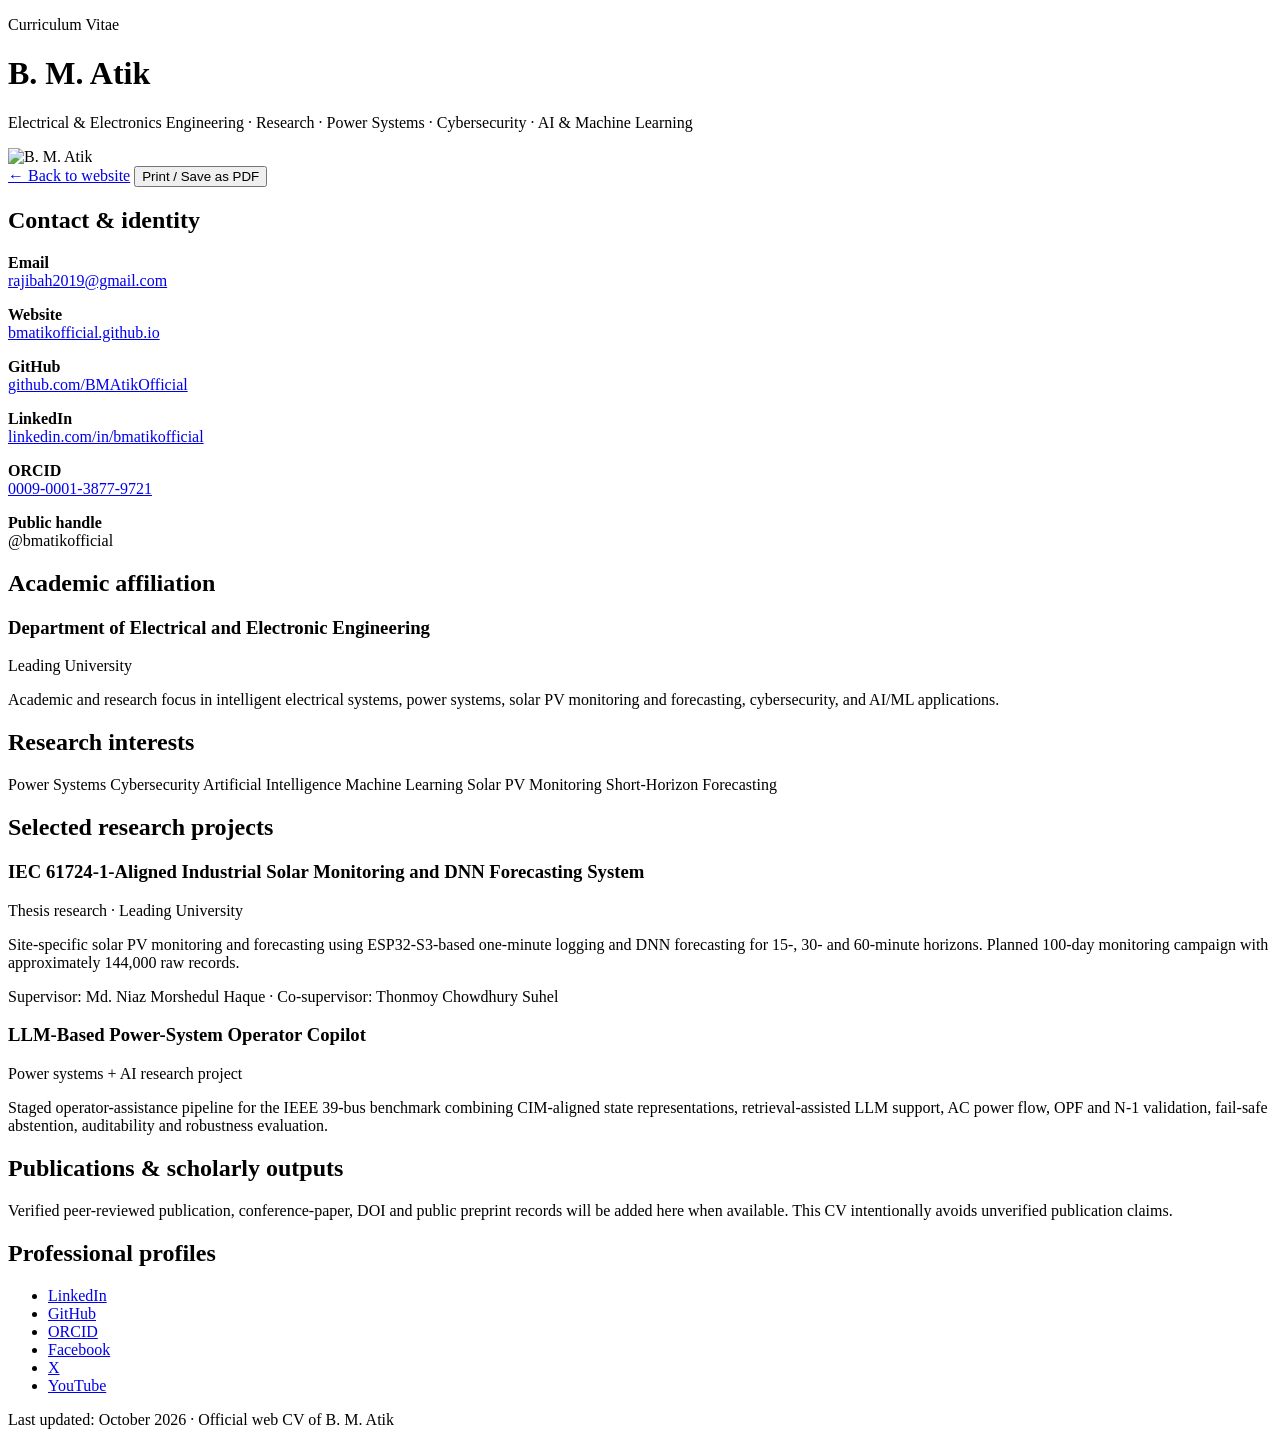
==== cv.html @ 45098b2f "Add printable web CV" ====
<!doctype html>
<html lang="en">
<head>
  <meta charset="utf-8">
  <meta name="viewport" content="width=device-width, initial-scale=1">
  <title>CV | B. M. Atik</title>
  <meta name="description" content="Web CV of B. M. Atik — Electrical & Electronics Engineering, research, power systems, cybersecurity, AI and machine learning.">
  <meta name="robots" content="index, follow">
  <link rel="canonical" href="https://bmatikofficial.github.io/cv.html">
  <link rel="icon" href="/favicon.svg" type="image/svg+xml">
  <link rel="stylesheet" href="/cv.css">
</head>
<body>
  <main class="cv-shell">
    <header class="cv-header">
      <div>
        <p class="eyebrow">Curriculum Vitae</p>
        <h1>B. M. Atik</h1>
        <p class="role">Electrical &amp; Electronics Engineering · Research · Power Systems · Cybersecurity · AI &amp; Machine Learning</p>
      </div>
      <img src="https://github.com/BMAtikOfficial.png" alt="B. M. Atik" width="150" height="150">
    </header>

    <div class="cv-actions no-print">
      <a href="/">← Back to website</a>
      <button type="button" onclick="window.print()">Print / Save as PDF</button>
    </div>

    <section>
      <h2>Contact &amp; identity</h2>
      <div class="contact-grid">
        <p><strong>Email</strong><br><a href="mailto:rajibah2019@gmail.com">rajibah2019@gmail.com</a></p>
        <p><strong>Website</strong><br><a href="https://bmatikofficial.github.io/">bmatikofficial.github.io</a></p>
        <p><strong>GitHub</strong><br><a href="https://github.com/BMAtikOfficial">github.com/BMAtikOfficial</a></p>
        <p><strong>LinkedIn</strong><br><a href="https://www.linkedin.com/in/bmatikofficial">linkedin.com/in/bmatikofficial</a></p>
        <p><strong>ORCID</strong><br><a href="https://orcid.org/0009-0001-3877-9721">0009-0001-3877-9721</a></p>
        <p><strong>Public handle</strong><br>@bmatikofficial</p>
      </div>
    </section>

    <section>
      <h2>Academic affiliation</h2>
      <div class="entry">
        <div>
          <h3>Department of Electrical and Electronic Engineering</h3>
          <p class="sub">Leading University</p>
        </div>
        <p>Academic and research focus in intelligent electrical systems, power systems, solar PV monitoring and forecasting, cybersecurity, and AI/ML applications.</p>
      </div>
    </section>

    <section>
      <h2>Research interests</h2>
      <div class="chips">
        <span>Power Systems</span>
        <span>Cybersecurity</span>
        <span>Artificial Intelligence</span>
        <span>Machine Learning</span>
        <span>Solar PV Monitoring</span>
        <span>Short-Horizon Forecasting</span>
      </div>
    </section>

    <section>
      <h2>Selected research projects</h2>

      <div class="entry">
        <div>
          <h3>IEC 61724-1-Aligned Industrial Solar Monitoring and DNN Forecasting System</h3>
          <p class="sub">Thesis research · Leading University</p>
        </div>
        <p>Site-specific solar PV monitoring and forecasting using ESP32-S3-based one-minute logging and DNN forecasting for 15-, 30- and 60-minute horizons. Planned 100-day monitoring campaign with approximately 144,000 raw records.</p>
        <p class="small">Supervisor: Md. Niaz Morshedul Haque · Co-supervisor: Thonmoy Chowdhury Suhel</p>
      </div>

      <div class="entry">
        <div>
          <h3>LLM-Based Power-System Operator Copilot</h3>
          <p class="sub">Power systems + AI research project</p>
        </div>
        <p>Staged operator-assistance pipeline for the IEEE 39-bus benchmark combining CIM-aligned state representations, retrieval-assisted LLM support, AC power flow, OPF and N-1 validation, fail-safe abstention, auditability and robustness evaluation.</p>
      </div>
    </section>

    <section>
      <h2>Publications &amp; scholarly outputs</h2>
      <p>Verified peer-reviewed publication, conference-paper, DOI and public preprint records will be added here when available. This CV intentionally avoids unverified publication claims.</p>
    </section>

    <section>
      <h2>Professional profiles</h2>
      <ul class="links">
        <li><a href="https://www.linkedin.com/in/bmatikofficial">LinkedIn</a></li>
        <li><a href="https://github.com/BMAtikOfficial">GitHub</a></li>
        <li><a href="https://orcid.org/0009-0001-3877-9721">ORCID</a></li>
        <li><a href="https://www.facebook.com/bmatikofficial">Facebook</a></li>
        <li><a href="https://x.com/BMAtikOfficial">X</a></li>
        <li><a href="https://youtube.com/@bmatikofficial">YouTube</a></li>
      </ul>
    </section>

    <footer>
      <p>Last updated: October 2026 · Official web CV of B. M. Atik</p>
    </footer>
  </main>
</body>
</html>
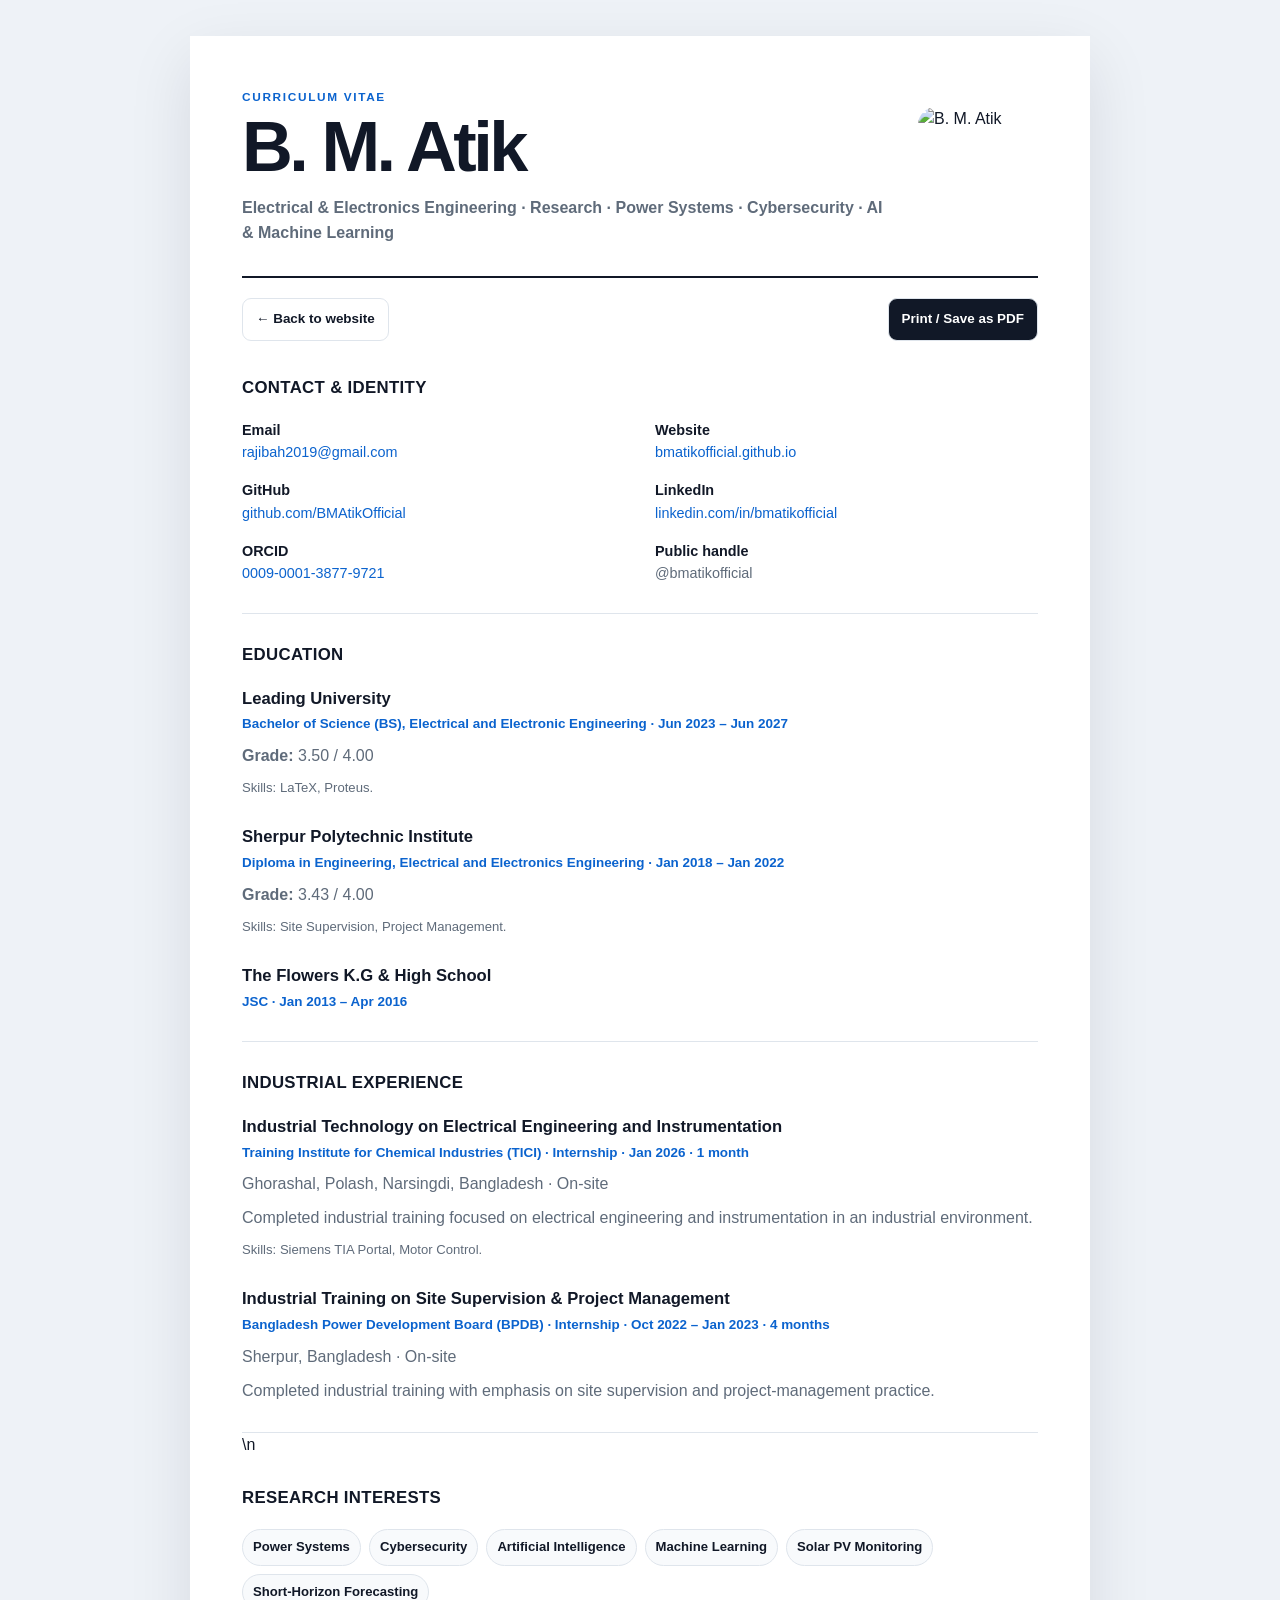
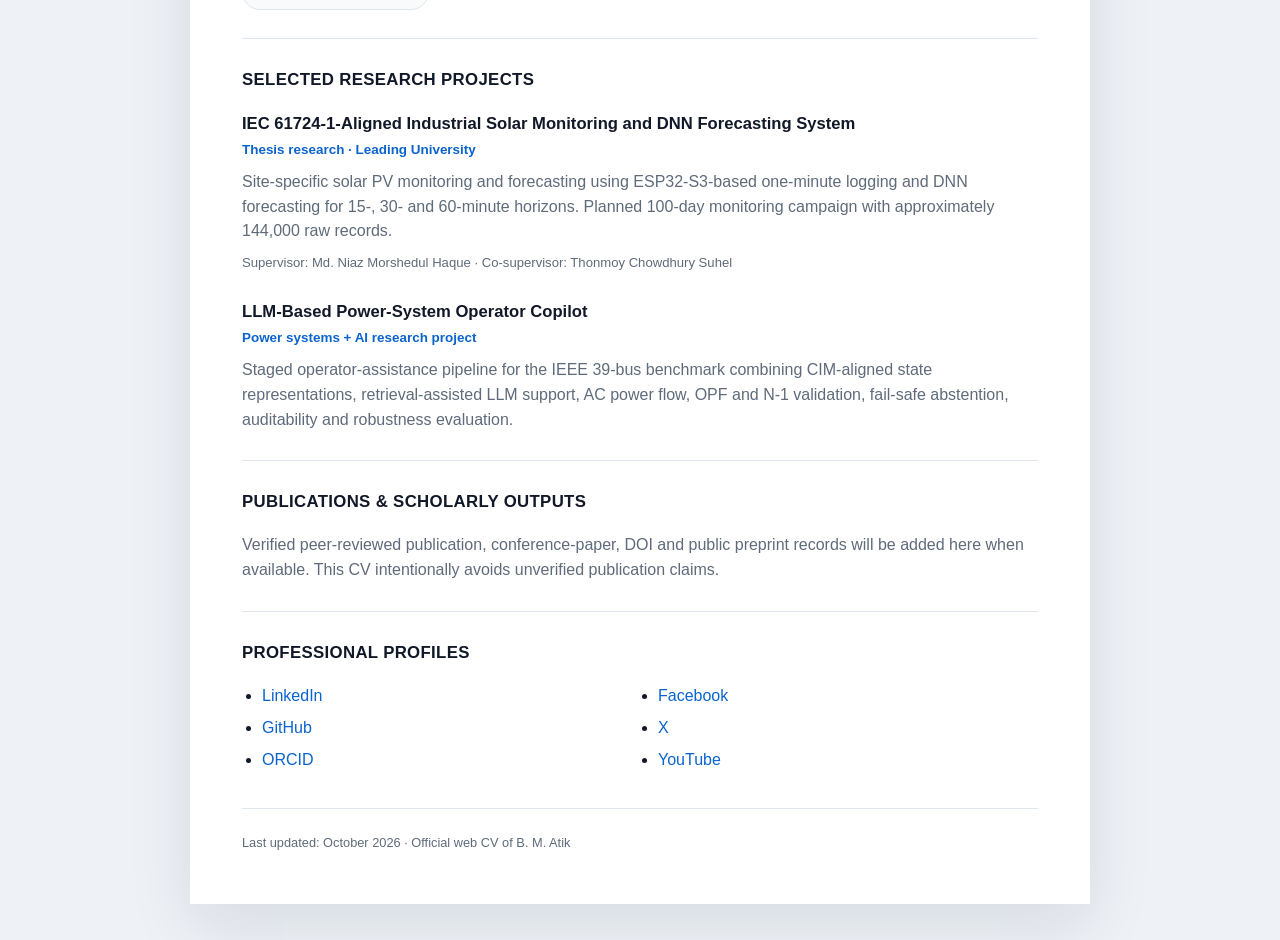
==== commit 49f4fdb8: "Add verified education and industrial experience to CV" ====
--- a/cv.html
+++ b/cv.html
@@ -38,18 +38,59 @@
       </div>
     </section>
 
+    
     <section>
-      <h2>Academic affiliation</h2>
+      <h2>Education</h2>
+
       <div class="entry">
         <div>
-          <h3>Department of Electrical and Electronic Engineering</h3>
-          <p class="sub">Leading University</p>
+          <h3>Leading University</h3>
+          <p class="sub">Bachelor of Science (BS), Electrical and Electronic Engineering · Jun 2023 – Jun 2027</p>
         </div>
-        <p>Academic and research focus in intelligent electrical systems, power systems, solar PV monitoring and forecasting, cybersecurity, and AI/ML applications.</p>
+        <p><strong>Grade:</strong> 3.50 / 4.00</p>
+        <p class="small">Skills: LaTeX, Proteus.</p>
+      </div>
+
+      <div class="entry">
+        <div>
+          <h3>Sherpur Polytechnic Institute</h3>
+          <p class="sub">Diploma in Engineering, Electrical and Electronics Engineering · Jan 2018 – Jan 2022</p>
+        </div>
+        <p><strong>Grade:</strong> 3.43 / 4.00</p>
+        <p class="small">Skills: Site Supervision, Project Management.</p>
+      </div>
+
+      <div class="entry">
+        <div>
+          <h3>The Flowers K.G &amp; High School</h3>
+          <p class="sub">JSC · Jan 2013 – Apr 2016</p>
+        </div>
       </div>
     </section>
 
     <section>
+      <h2>Industrial experience</h2>
+
+      <div class="entry">
+        <div>
+          <h3>Industrial Technology on Electrical Engineering and Instrumentation</h3>
+          <p class="sub">Training Institute for Chemical Industries (TICI) · Internship · Jan 2026 · 1 month</p>
+        </div>
+        <p>Ghorashal, Polash, Narsingdi, Bangladesh · On-site</p>
+        <p>Completed industrial training focused on electrical engineering and instrumentation in an industrial environment.</p>
+        <p class="small">Skills: Siemens TIA Portal, Motor Control.</p>
+      </div>
+
+      <div class="entry">
+        <div>
+          <h3>Industrial Training on Site Supervision &amp; Project Management</h3>
+          <p class="sub">Bangladesh Power Development Board (BPDB) · Internship · Oct 2022 – Jan 2023 · 4 months</p>
+        </div>
+        <p>Sherpur, Bangladesh · On-site</p>
+        <p>Completed industrial training with emphasis on site supervision and project-management practice.</p>
+      </div>
+    </section>
+\n    <section>
       <h2>Research interests</h2>
       <div class="chips">
         <span>Power Systems</span>
--- a/cv.css
+++ b/cv.css
@@ -0,0 +1,200 @@
+:root {
+  --ink: #111827;
+  --muted: #5f6b7a;
+  --line: #dfe5ec;
+  --blue: #0b63ce;
+  --paper: #ffffff;
+  --bg: #eef2f7;
+}
+
+* { box-sizing: border-box; }
+html { background: var(--bg); }
+body {
+  margin: 0;
+  font-family: Inter, -apple-system, BlinkMacSystemFont, "Segoe UI", sans-serif;
+  color: var(--ink);
+  line-height: 1.55;
+}
+
+a { color: var(--blue); text-decoration: none; }
+a:hover { text-decoration: underline; }
+
+.cv-shell {
+  width: min(900px, calc(100% - 32px));
+  margin: 36px auto;
+  padding: 52px;
+  background: var(--paper);
+  box-shadow: 0 22px 60px rgba(17, 24, 39, 0.10);
+}
+
+.cv-header {
+  display: grid;
+  grid-template-columns: 1fr auto;
+  gap: 30px;
+  align-items: center;
+  padding-bottom: 30px;
+  border-bottom: 2px solid var(--ink);
+}
+
+.cv-header img {
+  width: 120px;
+  height: 120px;
+  object-fit: cover;
+  border-radius: 18px;
+}
+
+.eyebrow {
+  margin: 0 0 8px;
+  color: var(--blue);
+  font-size: 0.74rem;
+  font-weight: 800;
+  letter-spacing: 0.14em;
+  text-transform: uppercase;
+}
+
+h1 {
+  margin: 0;
+  font-size: clamp(2.6rem, 7vw, 4.4rem);
+  line-height: 0.95;
+  letter-spacing: -0.05em;
+}
+
+.role {
+  max-width: 650px;
+  margin: 15px 0 0;
+  color: var(--muted);
+  font-weight: 650;
+}
+
+.cv-actions {
+  display: flex;
+  justify-content: space-between;
+  gap: 12px;
+  margin: 20px 0 6px;
+}
+
+.cv-actions a,
+.cv-actions button {
+  padding: 10px 13px;
+  border: 1px solid var(--line);
+  border-radius: 9px;
+  background: #fff;
+  color: var(--ink);
+  font: inherit;
+  font-size: 0.84rem;
+  font-weight: 750;
+  cursor: pointer;
+}
+
+.cv-actions button {
+  background: var(--ink);
+  color: #fff;
+}
+
+section {
+  padding: 28px 0;
+  border-bottom: 1px solid var(--line);
+}
+
+h2 {
+  margin: 0 0 18px;
+  font-size: 1.05rem;
+  letter-spacing: 0.02em;
+  text-transform: uppercase;
+}
+
+h3 {
+  margin: 0;
+  font-size: 1.04rem;
+}
+
+p { margin: 0; color: var(--muted); }
+
+.contact-grid {
+  display: grid;
+  grid-template-columns: repeat(2, minmax(0, 1fr));
+  gap: 16px 30px;
+  font-size: 0.9rem;
+}
+
+.contact-grid strong { color: var(--ink); }
+
+.entry + .entry { margin-top: 26px; }
+
+.entry > p {
+  margin-top: 9px;
+}
+
+.sub {
+  margin-top: 3px !important;
+  color: var(--blue) !important;
+  font-size: 0.84rem;
+  font-weight: 700;
+}
+
+.small {
+  font-size: 0.82rem;
+}
+
+.chips {
+  display: flex;
+  flex-wrap: wrap;
+  gap: 8px;
+}
+
+.chips span {
+  padding: 7px 10px;
+  border: 1px solid var(--line);
+  border-radius: 999px;
+  background: #f8fafc;
+  font-size: 0.82rem;
+  font-weight: 700;
+}
+
+.links {
+  columns: 2;
+  margin: 0;
+  padding-left: 20px;
+}
+
+.links li { margin-bottom: 7px; }
+
+footer {
+  padding-top: 24px;
+  font-size: 0.8rem;
+}
+
+@media (max-width: 650px) {
+  .cv-shell {
+    width: 100%;
+    margin: 0;
+    padding: 28px 20px;
+    box-shadow: none;
+  }
+
+  .cv-header {
+    grid-template-columns: 1fr;
+  }
+
+  .cv-header img {
+    order: -1;
+    width: 96px;
+    height: 96px;
+  }
+
+  .contact-grid { grid-template-columns: 1fr; }
+  .links { columns: 1; }
+}
+
+@media print {
+  html, body { background: #fff; }
+  .cv-shell {
+    width: 100%;
+    margin: 0;
+    padding: 0;
+    box-shadow: none;
+  }
+  .no-print { display: none !important; }
+  a { color: inherit; text-decoration: none; }
+  section { break-inside: avoid; }
+}
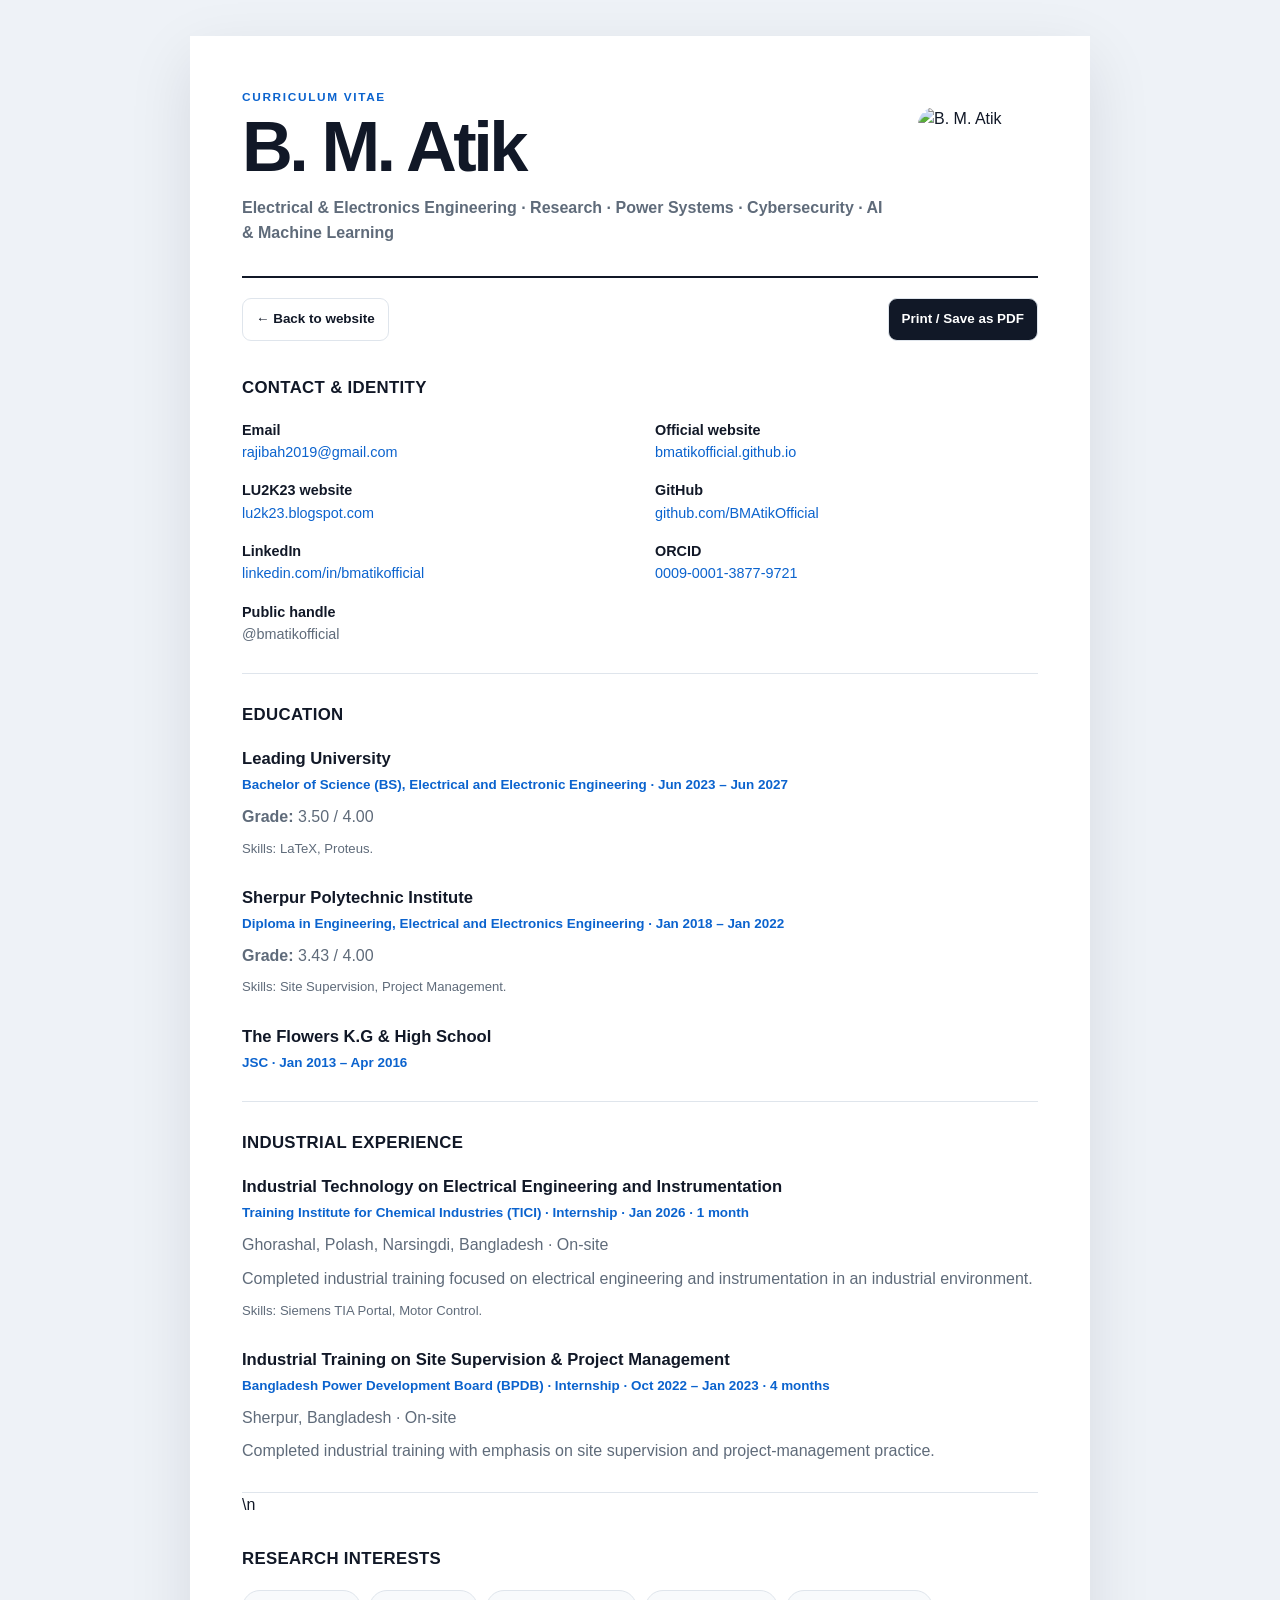
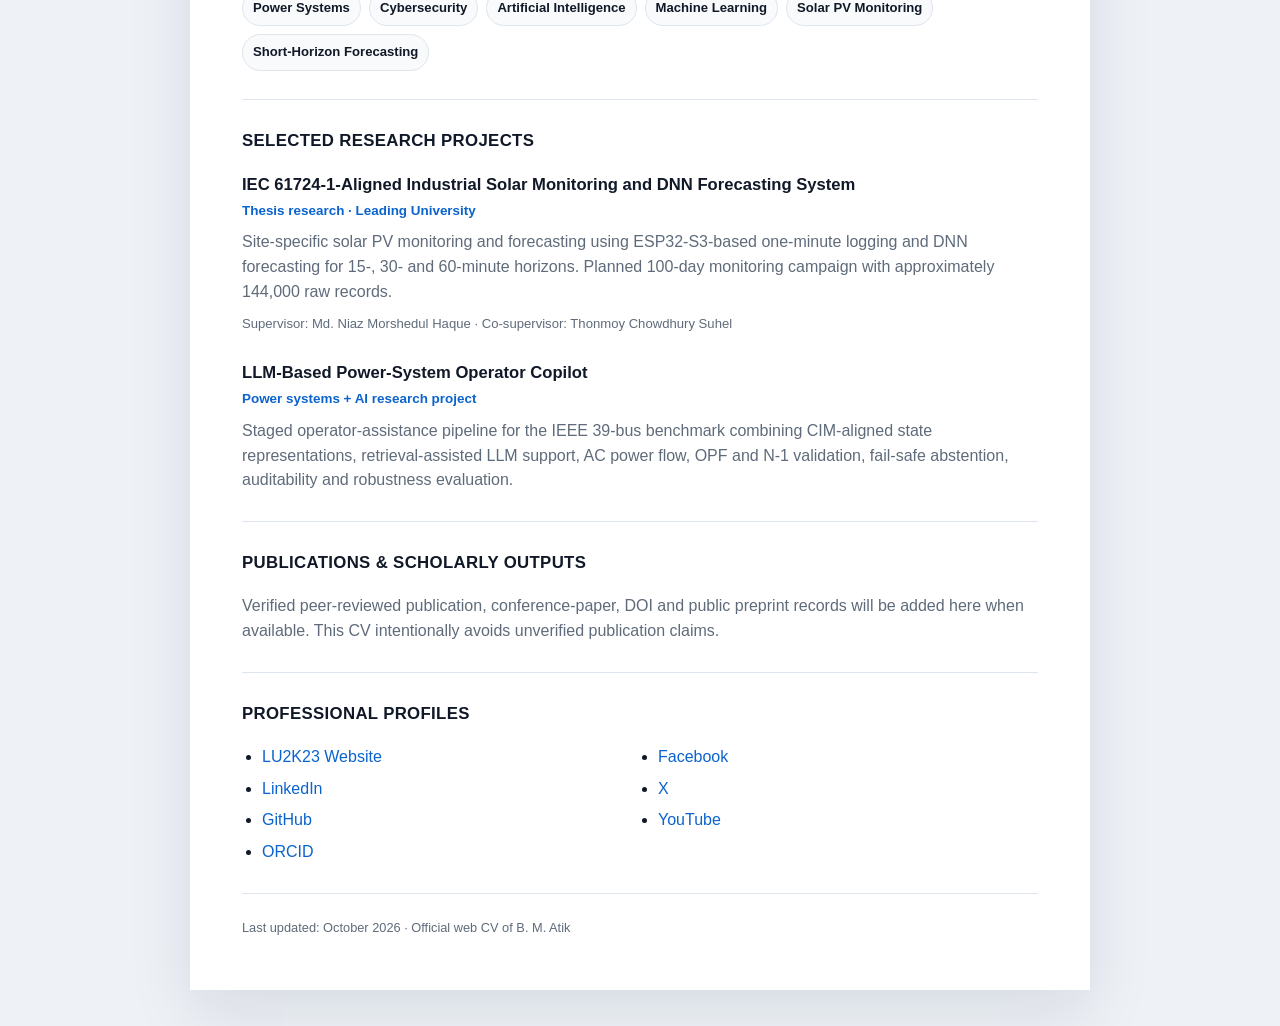
==== commit 52198a4e: "Add LU2K23 website to CV" ====
--- a/cv.html
+++ b/cv.html
@@ -30,7 +30,8 @@
       <h2>Contact &amp; identity</h2>
       <div class="contact-grid">
         <p><strong>Email</strong><br><a href="mailto:rajibah2019@gmail.com">rajibah2019@gmail.com</a></p>
-        <p><strong>Website</strong><br><a href="https://bmatikofficial.github.io/">bmatikofficial.github.io</a></p>
+        <p><strong>Official website</strong><br><a href="https://bmatikofficial.github.io/">bmatikofficial.github.io</a></p>
+        <p><strong>LU2K23 website</strong><br><a href="https://lu2k23.blogspot.com/">lu2k23.blogspot.com</a></p>
         <p><strong>GitHub</strong><br><a href="https://github.com/BMAtikOfficial">github.com/BMAtikOfficial</a></p>
         <p><strong>LinkedIn</strong><br><a href="https://www.linkedin.com/in/bmatikofficial">linkedin.com/in/bmatikofficial</a></p>
         <p><strong>ORCID</strong><br><a href="https://orcid.org/0009-0001-3877-9721">0009-0001-3877-9721</a></p>
@@ -131,6 +132,7 @@
     <section>
       <h2>Professional profiles</h2>
       <ul class="links">
+        <li><a href="https://lu2k23.blogspot.com/">LU2K23 Website</a></li>
         <li><a href="https://www.linkedin.com/in/bmatikofficial">LinkedIn</a></li>
         <li><a href="https://github.com/BMAtikOfficial">GitHub</a></li>
         <li><a href="https://orcid.org/0009-0001-3877-9721">ORCID</a></li>
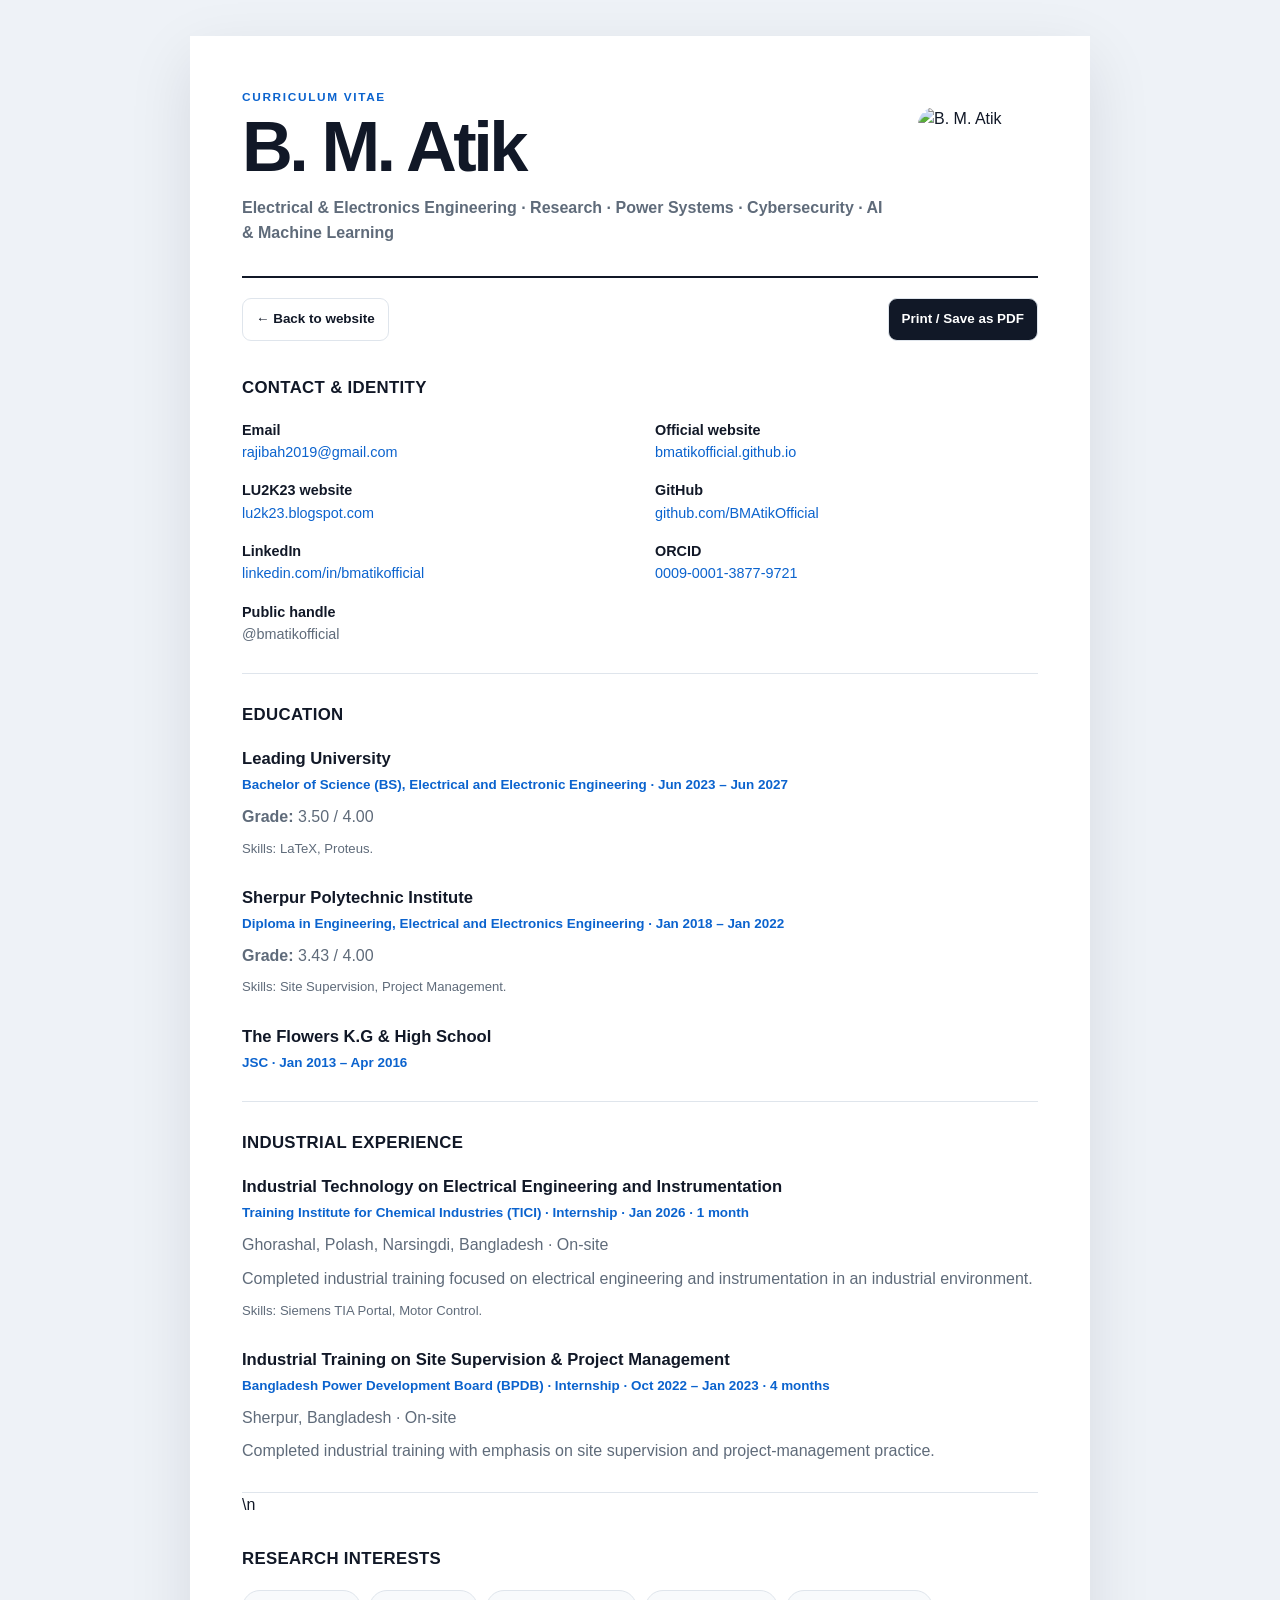
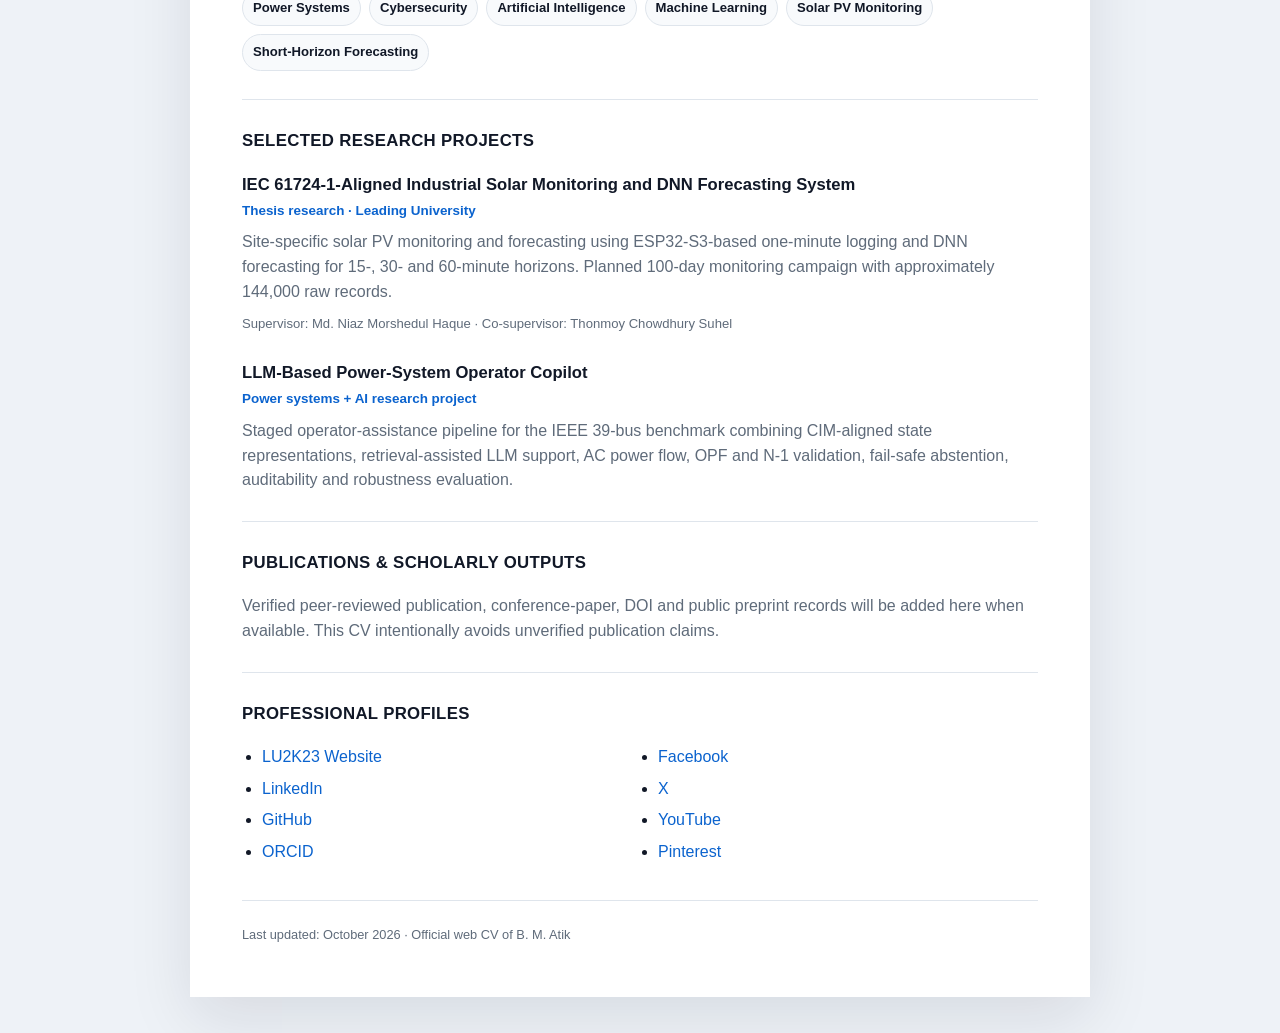
==== commit 658298a8: "Add Pinterest to CV profiles" ====
--- a/cv.html
+++ b/cv.html
@@ -139,6 +139,7 @@
         <li><a href="https://www.facebook.com/bmatikofficial">Facebook</a></li>
         <li><a href="https://x.com/BMAtikOfficial">X</a></li>
         <li><a href="https://youtube.com/@bmatikofficial">YouTube</a></li>
+        <li><a href="https://www.pinterest.com/bmatikofficial/">Pinterest</a></li>
       </ul>
     </section>
 
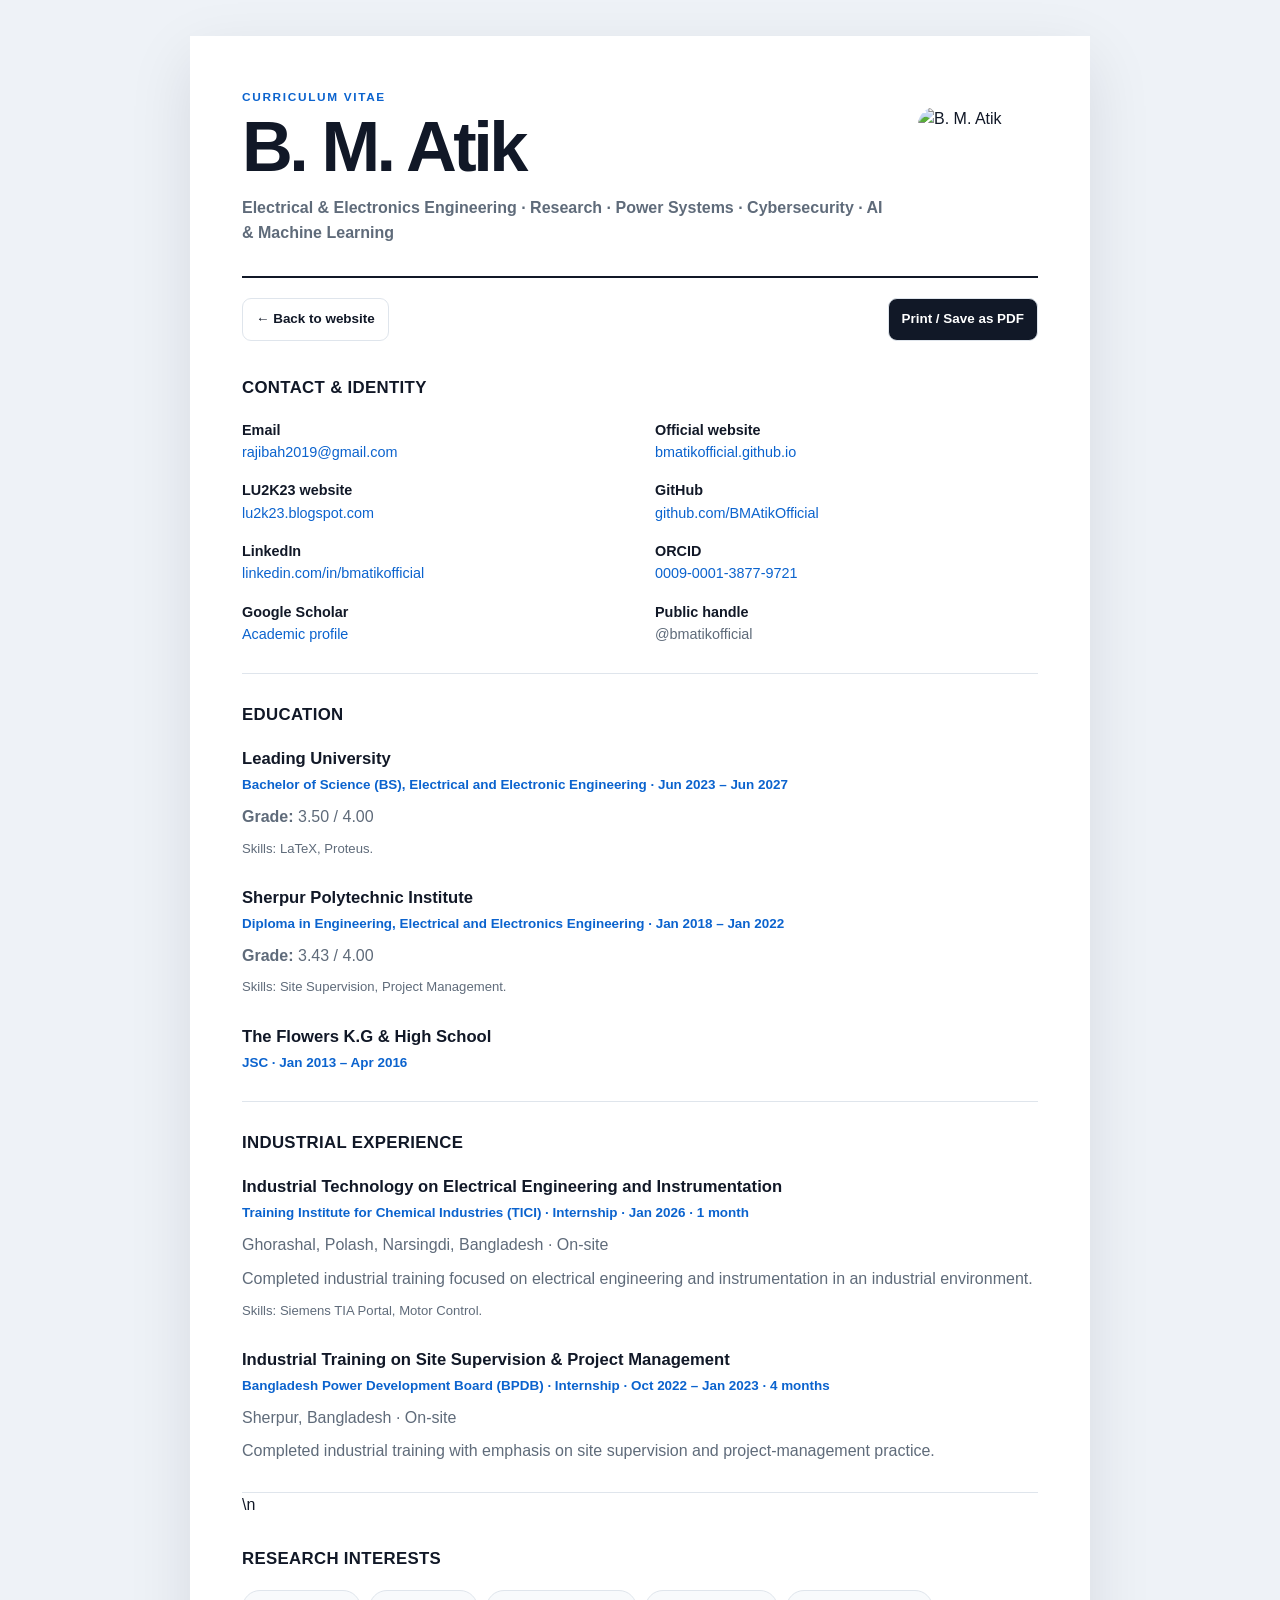
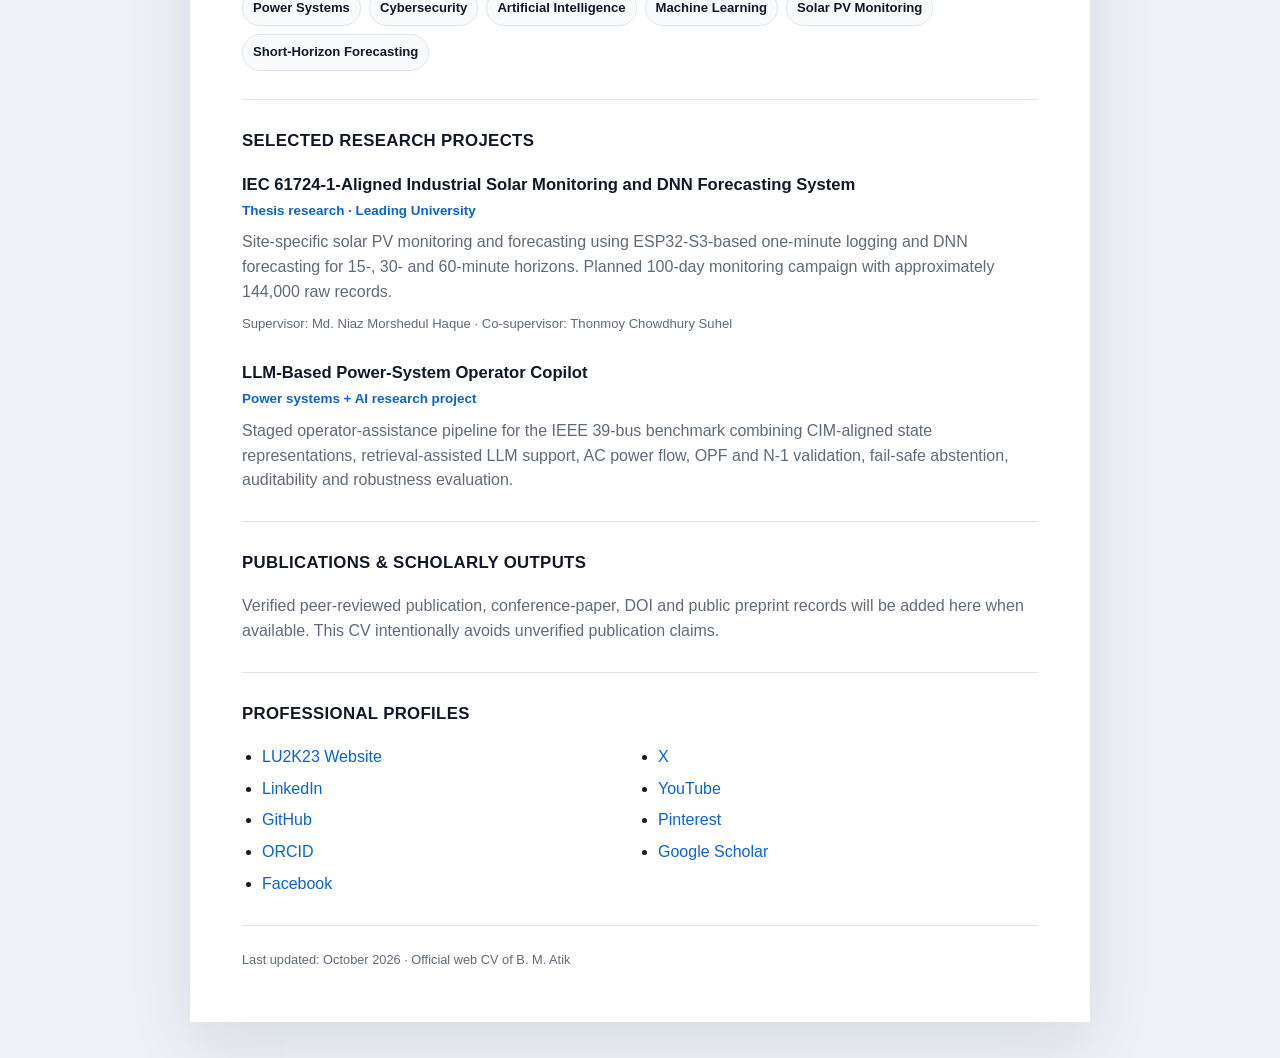
==== commit 7761be53: "Add Google Scholar to CV" ====
--- a/cv.html
+++ b/cv.html
@@ -35,6 +35,7 @@
         <p><strong>GitHub</strong><br><a href="https://github.com/BMAtikOfficial">github.com/BMAtikOfficial</a></p>
         <p><strong>LinkedIn</strong><br><a href="https://www.linkedin.com/in/bmatikofficial">linkedin.com/in/bmatikofficial</a></p>
         <p><strong>ORCID</strong><br><a href="https://orcid.org/0009-0001-3877-9721">0009-0001-3877-9721</a></p>
+        <p><strong>Google Scholar</strong><br><a href="https://scholar.google.com/citations?user=4l83BGIAAAAJ&hl=en">Academic profile</a></p>
         <p><strong>Public handle</strong><br>@bmatikofficial</p>
       </div>
     </section>
@@ -140,6 +141,7 @@
         <li><a href="https://x.com/BMAtikOfficial">X</a></li>
         <li><a href="https://youtube.com/@bmatikofficial">YouTube</a></li>
         <li><a href="https://www.pinterest.com/bmatikofficial/">Pinterest</a></li>
+        <li><a href="https://scholar.google.com/citations?user=4l83BGIAAAAJ&hl=en">Google Scholar</a></li>
       </ul>
     </section>
 
